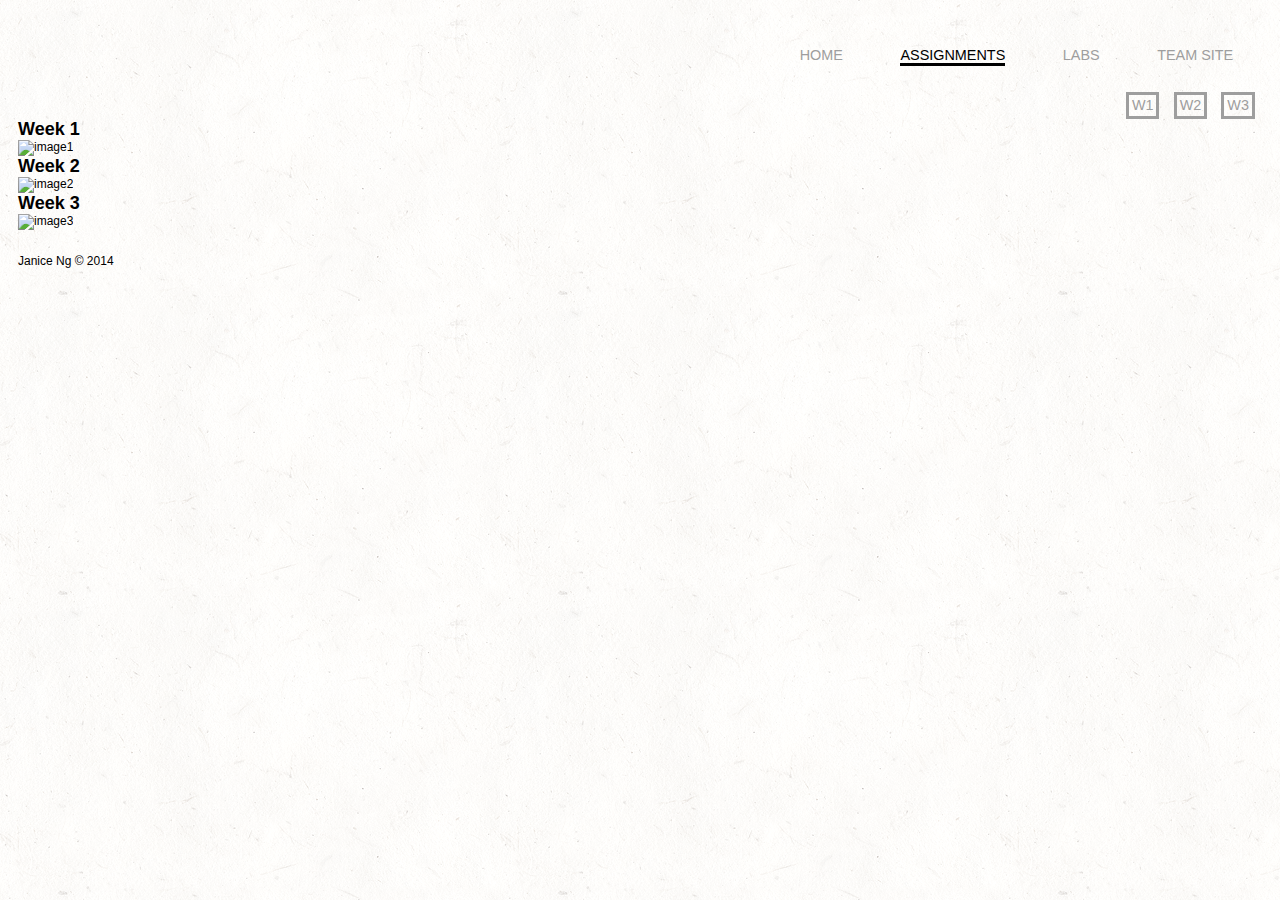
==== iat343/assignments.html @ 5e36bbf6 "Added folder" ====
<!DOCTYPE html>

<!-- 
	Janice Ng
	IAT 343: D101
	Individual Portfolio Website
	HTML file: Assignments Page

-->

<html>

<head>

	<meta charset="UTF-8">
	<meta name="viewport" content="width=device-width">

	<title>JN Animation Portfolio | Assignments </title>

	<!-- CSS -->

	<!-- Main stylesheet -->
	<link rel="stylesheet" href="./css/style.css" type="text/css">

	<!-- Media Query -->

	<!-- FONT --> 

</head>

<body id="assignments">

	<div class="container">

		<!-- Header Start -->
			<header>

				<!-- Navbar Start -->
				<nav>
					<ul>
						<li><a href="#">TEAM SITE</a></li>
						<li><a href="labs.html">LABS</a></li>
						<li><a class="onpage" href="assignments.html">ASSIGNMENTS</a></li>
						<li><a href="index.html">HOME</a></li>
						</ul>
				</nav>
				<!-- Navbar End -->

			</header>
			<!-- Header End -->

		<!-- Content Start -->
		<div class="content">

			<!-- Weekly Navbar Start -->
			<div class="weekly">
				<nav>
					<ul>
						<li><a href="#w3">W3</a></li>
						<li><a href="#w2">W2</a></li>
						<li><a href="#w1">W1</a></li>
					</ul>
				</nav>
			</div>
			<!-- Weekly Navbar End -->

			<!-- Sections Start -->

			<section id="w1">
				<h2>Week 1</h2>
				<img src="http://placehold.it/500x300" width="500" height="300" alt="image1"/> 
			</section>

			<section id="w2">
				<h2>Week 2</h2>
				<img src="http://placehold.it/500x300" width="500" height="300" alt="image2"/> 
			</section>

			<section id="w3">
				<h2>Week 3</h2>
				<img src="http://placehold.it/500x300" width="500" height="300" alt="image3"/> 
			</section>

			<!-- Sections End -->

		</div>
		<!-- Content End -->

		<!-- Footer Start -->
		<footer>
			<p>Janice Ng &copy; 2014</p>
		</footer>
		<!-- Footer End -->

	</div>

</body>

</html>
---- iat343/css/style.css ----
/*

	Janice Ng
	IAT 343: D101
	Individual Portfolio Website
	CSS file: Main Style

	1.Base 2.Grid 3.Layout 4.Links

*/

/* ================================================================ 
	BASE START 
================================================================  */

html, body {
	font-family: 'Arial Black', sans-serif;
	font-size: 12px;
	color: #000000;
	background-image: url('../img/lightpaperfibers.png');
}

html, body, ul, ol, li, form,
h1, h2, h3, h4, h5, h6, p {
	border: 0;
	margin: 0;
	padding: 0;
}

/* ========== FONTS ========== */

#home li {
	font-size: 1.5em;
	font-weight: 600;
}

#assignments li, #labs li {
	font-size: 1.2em;
}

/* ========== NAVBAR ========== */

#home ul {
	text-align: center;
}

#home ul li {
	display: inline-block;
	padding: 5em 3em;
}

#assignments nav, #labs nav {
	overflow: hidden;
}

#assignments li, #labs li {
	list-style: none;
	float: right;
	padding: 2em;

}

/*#assignments .weekly nav {
	border: 1px solid orange;
}
*/
#assignments .weekly ul li, #labs .weekly ul li {
	border: 3px solid #9E9E9E;
	margin: 0 .5em;
	padding: .2em;
}

/* ================================================================ 
	BASE END
================================================================  */



/* ================================================================ 
	GRID START
================================================================  */

/* ========== CONTAINER ========== */

.container {
	margin: 0em auto;
	padding: 1.5em;
	max-width: 1280px;
}

/* ================================================================ 
	GRID END
================================================================  */



/* ================================================================ 
	LAYOUT START
================================================================  */

/* ========== CONTENT ========== */

.content {
	width: 100%;
	text-align: center;
}

.logo img {
	max-width: 400px;
	width: 100%;
	height: auto;
	margin-top: 10em;
}

/* ========== SECTIONS ========== */

section {
	width: 100%;
	text-align: left;
}

/* ========== FOOTER ========== */

footer {
	width: 100%;
	padding-top: 2em;
}

/* ================================================================ 
	LAYOUT END
================================================================  */



/* ================================================================ 
	LINKS START 
================================================================  */

/* ========== LINKS ========== */

a {
	color: #9E9E9E;
	text-decoration: none;

	/* ========== FADE TRANSITION ========== */
	-webkit-transition:color .3s ease-out, background .5s ease-in;
	-moz-transition:color 	.3s ease-out, background .5s ease-in;
	-o-transition:color 	.3s ease-out, background .5s ease-in;
  	-ms-transition:color 	.3s ease-out, background .5s ease-in;
  		transition:color 	.3s ease-out, background .5s ease-in;
}

	a:hover {
		color: #000000;
		border-bottom: 3px solid black;
	}

	.onpage {
		color: #000000;
		border-bottom: 3px solid black;
	}

/* ================================================================ 
	LINKS END 
================================================================  */
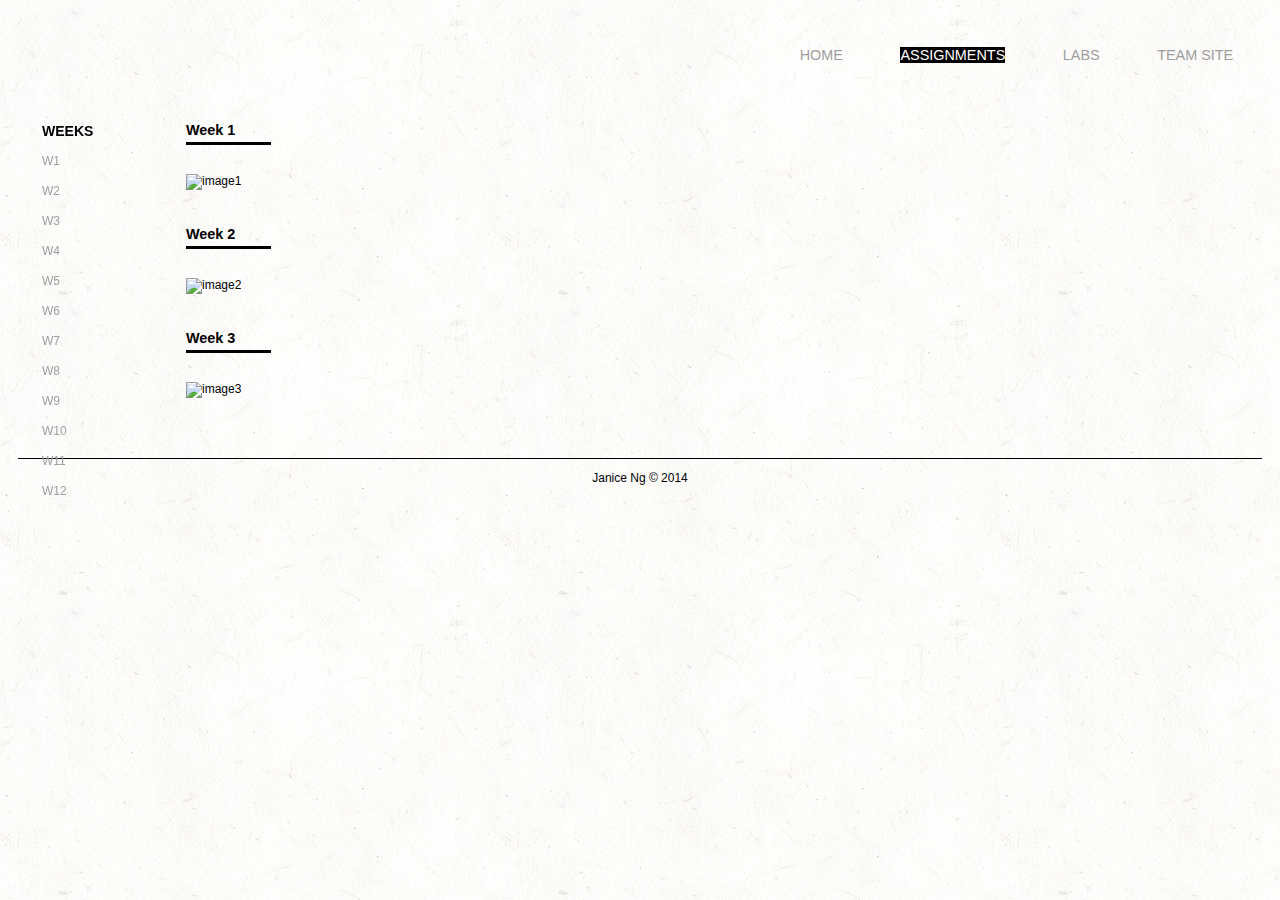
==== commit d182489c: "Edited layout" ====
--- a/iat343/assignments.html
+++ b/iat343/assignments.html
@@ -38,7 +38,7 @@
 				<!-- Navbar Start -->
 				<nav>
 					<ul>
-						<li><a href="#">TEAM SITE</a></li>
+						<li><a href="http://www.sfu.ca/~janicen/iat343teamfm5.0/">TEAM SITE</a></li>
 						<li><a href="labs.html">LABS</a></li>
 						<li><a class="onpage" href="assignments.html">ASSIGNMENTS</a></li>
 						<li><a href="index.html">HOME</a></li>
@@ -54,33 +54,31 @@
 
 			<!-- Weekly Navbar Start -->
 			<div class="weekly">
-				<nav>
-					<ul>
-						<li><a href="#w3">W3</a></li>
-						<li><a href="#w2">W2</a></li>
-						<li><a href="#w1">W1</a></li>
-					</ul>
-				</nav>
+				<h3>WEEKS</h3>
+				<p><a href="#w1"> W1 </a><a href="#w2"> W2 </a><a href="#w3"> W3 </a><a href="#w4"> W4 </a><a href="#w5"> W5 </a><a href="#w6"> W6 </a><a href="#w7"> W7 </a><a href="#w8"> W8 </a><a href="#w9"> W9 </a><a href="#w10"> W10 </a><a href="#w11"> W11 </a><a href="#w12"> W12 </a></p>
 			</div>
 			<!-- Weekly Navbar End -->
 
 			<!-- Sections Start -->
 
+			<div class="sectionwrapper">
+
 			<section id="w1">
 				<h2>Week 1</h2>
-				<img src="http://placehold.it/500x300" width="500" height="300" alt="image1"/> 
+				<img src="http://placehold.it/900x400" width="900" height="400" alt="image1"/> 
 			</section>
 
 			<section id="w2">
 				<h2>Week 2</h2>
-				<img src="http://placehold.it/500x300" width="500" height="300" alt="image2"/> 
+				<img src="http://placehold.it/900x400" width="900" height="400" alt="image2"/> 
 			</section>
 
 			<section id="w3">
 				<h2>Week 3</h2>
-				<img src="http://placehold.it/500x300" width="500" height="300" alt="image3"/> 
+				<img src="http://placehold.it/900x400" width="900" height="400" alt="image3"/> 
 			</section>
 
+			</div>
 			<!-- Sections End -->
 
 		</div>
--- a/iat343/css/style.css
+++ b/iat343/css/style.css
@@ -27,18 +27,33 @@
 	padding: 0;
 }
 
+img {
+	width: 100%;
+	max-width: 900px;
+	height: auto;
+	padding-bottom: 3em;
+}
+
 /* ========== FONTS ========== */
+
+h2 {
+	width: 8%;
+	margin-bottom: 2em;
+	padding-bottom: .3em;
+	font-size: 1.2em;
+	border-bottom: 3px solid black;
+}
+
+/* ========== NAVBAR ========== */
 
 #home li {
 	font-size: 1.5em;
 	font-weight: 600;
 }
 
-#assignments li, #labs li {
-	font-size: 1.2em;
-}
-
-/* ========== NAVBAR ========== */
+	#assignments li, #labs li {
+		font-size: 1.2em;
+	}
 
 #home ul {
 	text-align: center;
@@ -49,26 +64,19 @@
 	padding: 5em 3em;
 }
 
-#assignments nav, #labs nav {
-	overflow: hidden;
-}
+	#assignments li, #labs li {
+		list-style: none;
+		float: right;
+		padding: 2em;
 
-#assignments li, #labs li {
-	list-style: none;
-	float: right;
-	padding: 2em;
+	}
 
-}
-
-/*#assignments .weekly nav {
-	border: 1px solid orange;
-}
-*/
-#assignments .weekly ul li, #labs .weekly ul li {
-	border: 3px solid #9E9E9E;
-	margin: 0 .5em;
-	padding: .2em;
-}
+	.weekly {
+		width: 3%;
+		text-align: left;
+		line-height: 2.5em;
+		position: fixed;
+	}
 
 /* ================================================================ 
 	BASE END
@@ -102,7 +110,9 @@
 
 .content {
 	width: 100%;
+	float: left;
 	text-align: center;
+	padding: 2em;
 }
 
 .logo img {
@@ -114,16 +124,21 @@
 
 /* ========== SECTIONS ========== */
 
-section {
-	width: 100%;
+.sectionwrapper {
+	width: 85%;
+	float: left;
 	text-align: left;
+	margin: .5em 0 0 12em;
 }
 
 /* ========== FOOTER ========== */
 
 footer {
 	width: 100%;
-	padding-top: 2em;
+	float: left;
+	text-align: center;
+	padding: 1em 0;
+	border-top: 1px solid black;
 }
 
 /* ================================================================ 
@@ -151,13 +166,15 @@
 }
 
 	a:hover {
-		color: #000000;
-		border-bottom: 3px solid black;
+		color: #FFFFFF;
+		/*border-bottom: 3px solid black;*/
+		background-color: #000000;
 	}
 
 	.onpage {
-		color: #000000;
-		border-bottom: 3px solid black;
+		color: #FFFFFF;
+		/*border-bottom: 3px solid black;*/
+		background-color: #000000;
 	}
 
 /* ================================================================ 
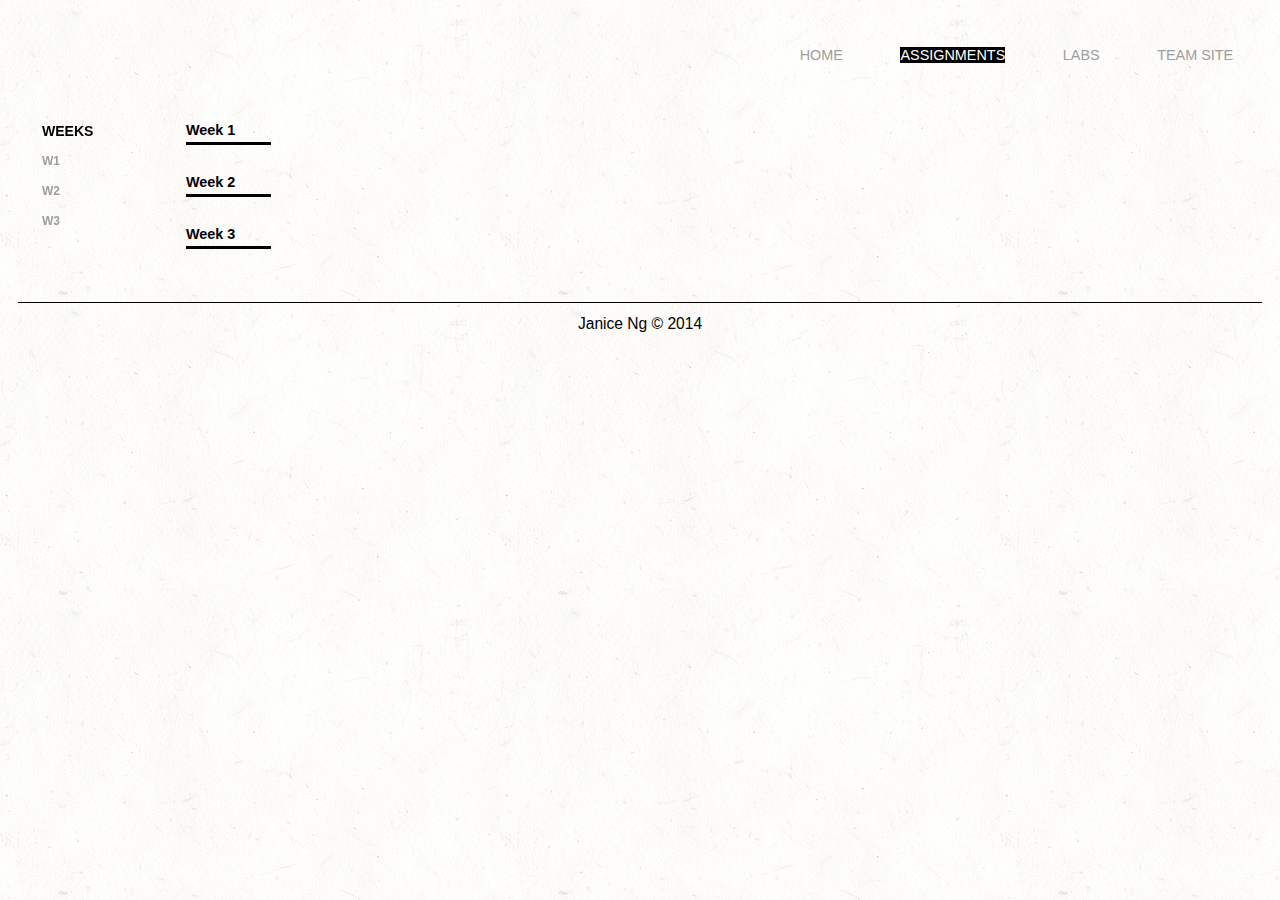
==== commit bfff5ae2: "Added exercise images" ====
--- a/iat343/assignments.html
+++ b/iat343/assignments.html
@@ -55,7 +55,7 @@
 			<!-- Weekly Navbar Start -->
 			<div class="weekly">
 				<h3>WEEKS</h3>
-				<p><a href="#w1"> W1 </a><a href="#w2"> W2 </a><a href="#w3"> W3 </a><a href="#w4"> W4 </a><a href="#w5"> W5 </a><a href="#w6"> W6 </a><a href="#w7"> W7 </a><a href="#w8"> W8 </a><a href="#w9"> W9 </a><a href="#w10"> W10 </a><a href="#w11"> W11 </a><a href="#w12"> W12 </a></p>
+				<h4><a href="#w1"> W1 </a><a href="#w2"> W2 </a><a href="#w3"> W3 </a><!-- <a href="#w4"> W4 </a><a href="#w5"> W5 </a><a href="#w6"> W6 </a><a href="#w7"> W7 </a><a href="#w8"> W8 </a><a href="#w9"> W9 </a><a href="#w10"> W10 </a><a href="#w11"> W11 </a><a href="#w12"> W12 </a> --></h4>
 			</div>
 			<!-- Weekly Navbar End -->
 
@@ -65,17 +65,17 @@
 
 			<section id="w1">
 				<h2>Week 1</h2>
-				<img src="http://placehold.it/900x400" width="900" height="400" alt="image1"/> 
+				<!-- <img src="http://placehold.it/900x400" width="900" height="400" alt="image1"/>  -->
 			</section>
 
 			<section id="w2">
 				<h2>Week 2</h2>
-				<img src="http://placehold.it/900x400" width="900" height="400" alt="image2"/> 
+				<!-- <img src="http://placehold.it/900x400" width="900" height="400" alt="image2"/>  -->
 			</section>
 
 			<section id="w3">
 				<h2>Week 3</h2>
-				<img src="http://placehold.it/900x400" width="900" height="400" alt="image3"/> 
+				<!-- <img src="http://placehold.it/900x400" width="900" height="400" alt="image3"/>  -->
 			</section>
 
 			</div>
--- a/iat343/css/style.css
+++ b/iat343/css/style.css
@@ -31,7 +31,7 @@
 	width: 100%;
 	max-width: 900px;
 	height: auto;
-	padding-bottom: 3em;
+	padding-bottom: 2em;
 }
 
 /* ========== FONTS ========== */
@@ -42,6 +42,12 @@
 	padding-bottom: .3em;
 	font-size: 1.2em;
 	border-bottom: 3px solid black;
+}
+
+p {
+	font-family: Arial, sans-serif;
+	margin-bottom: 2em;
+	font-size: 1.3em;
 }
 
 /* ========== NAVBAR ========== */
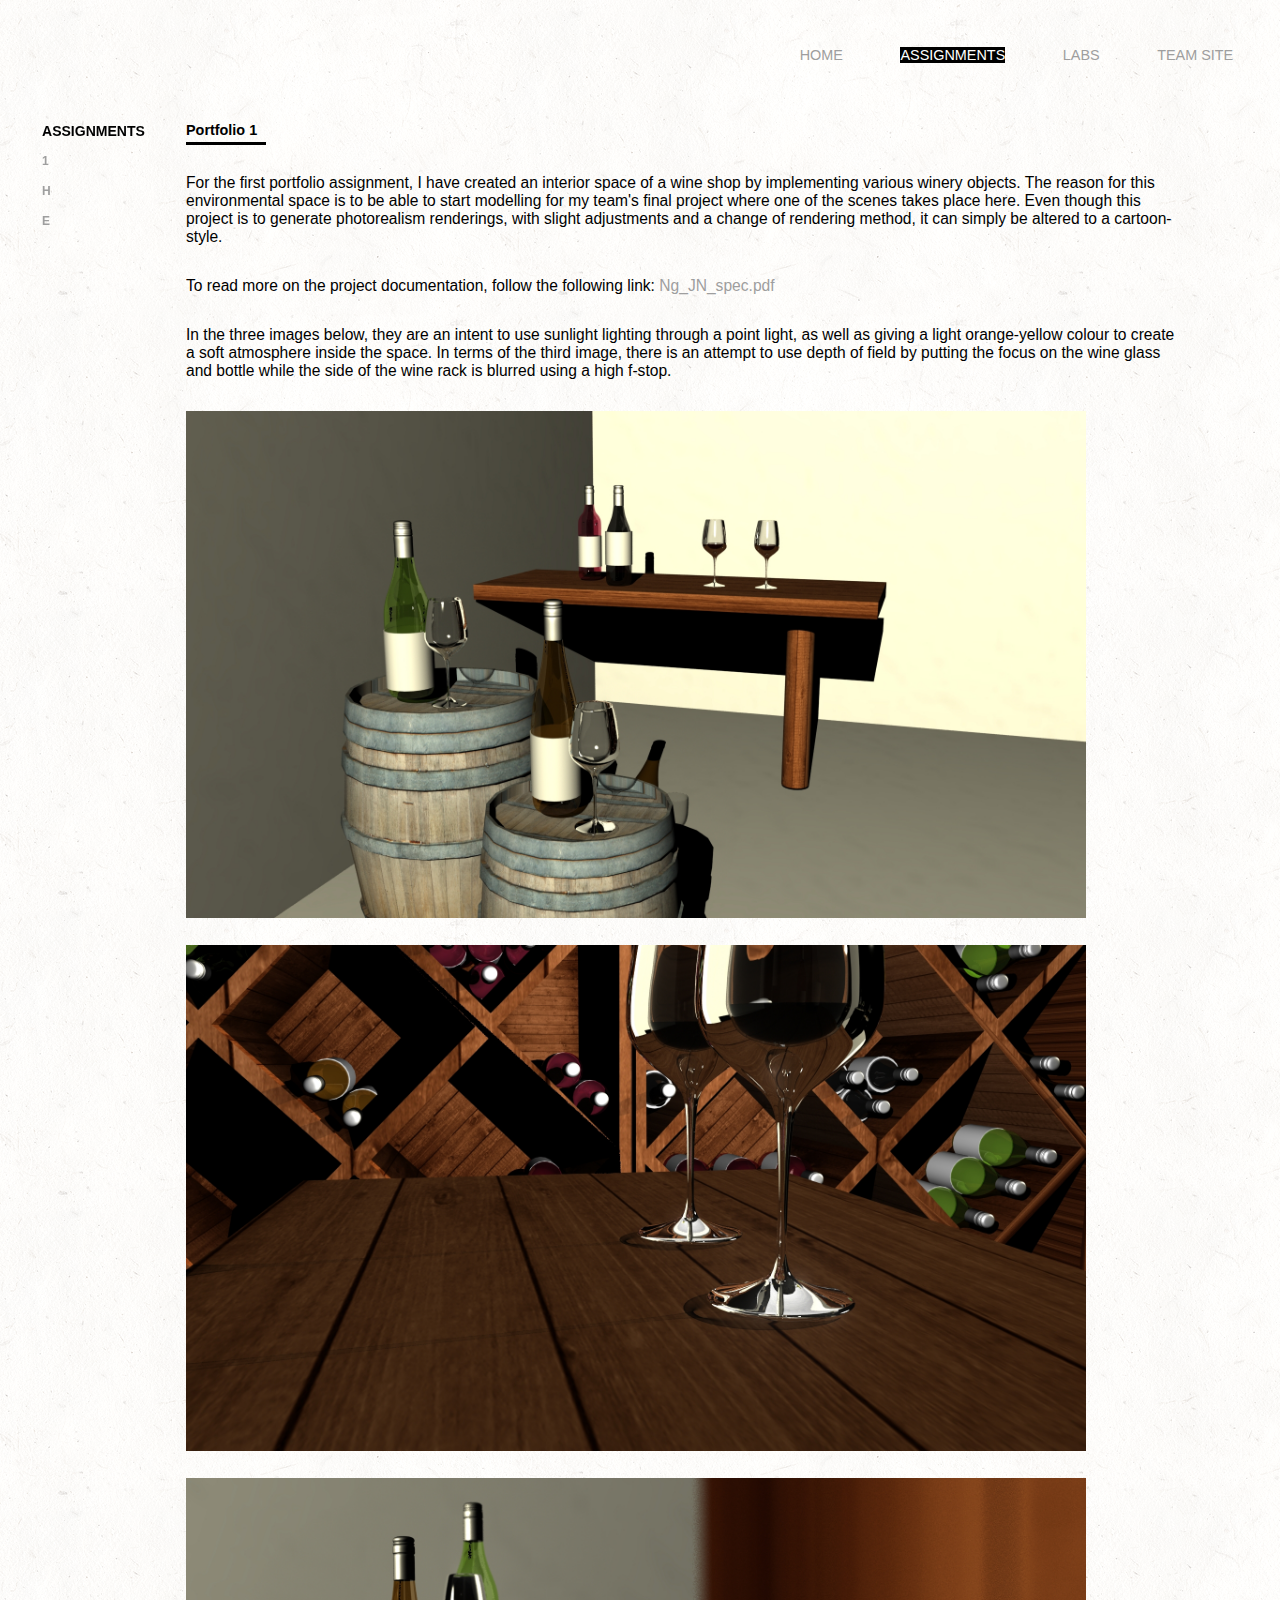
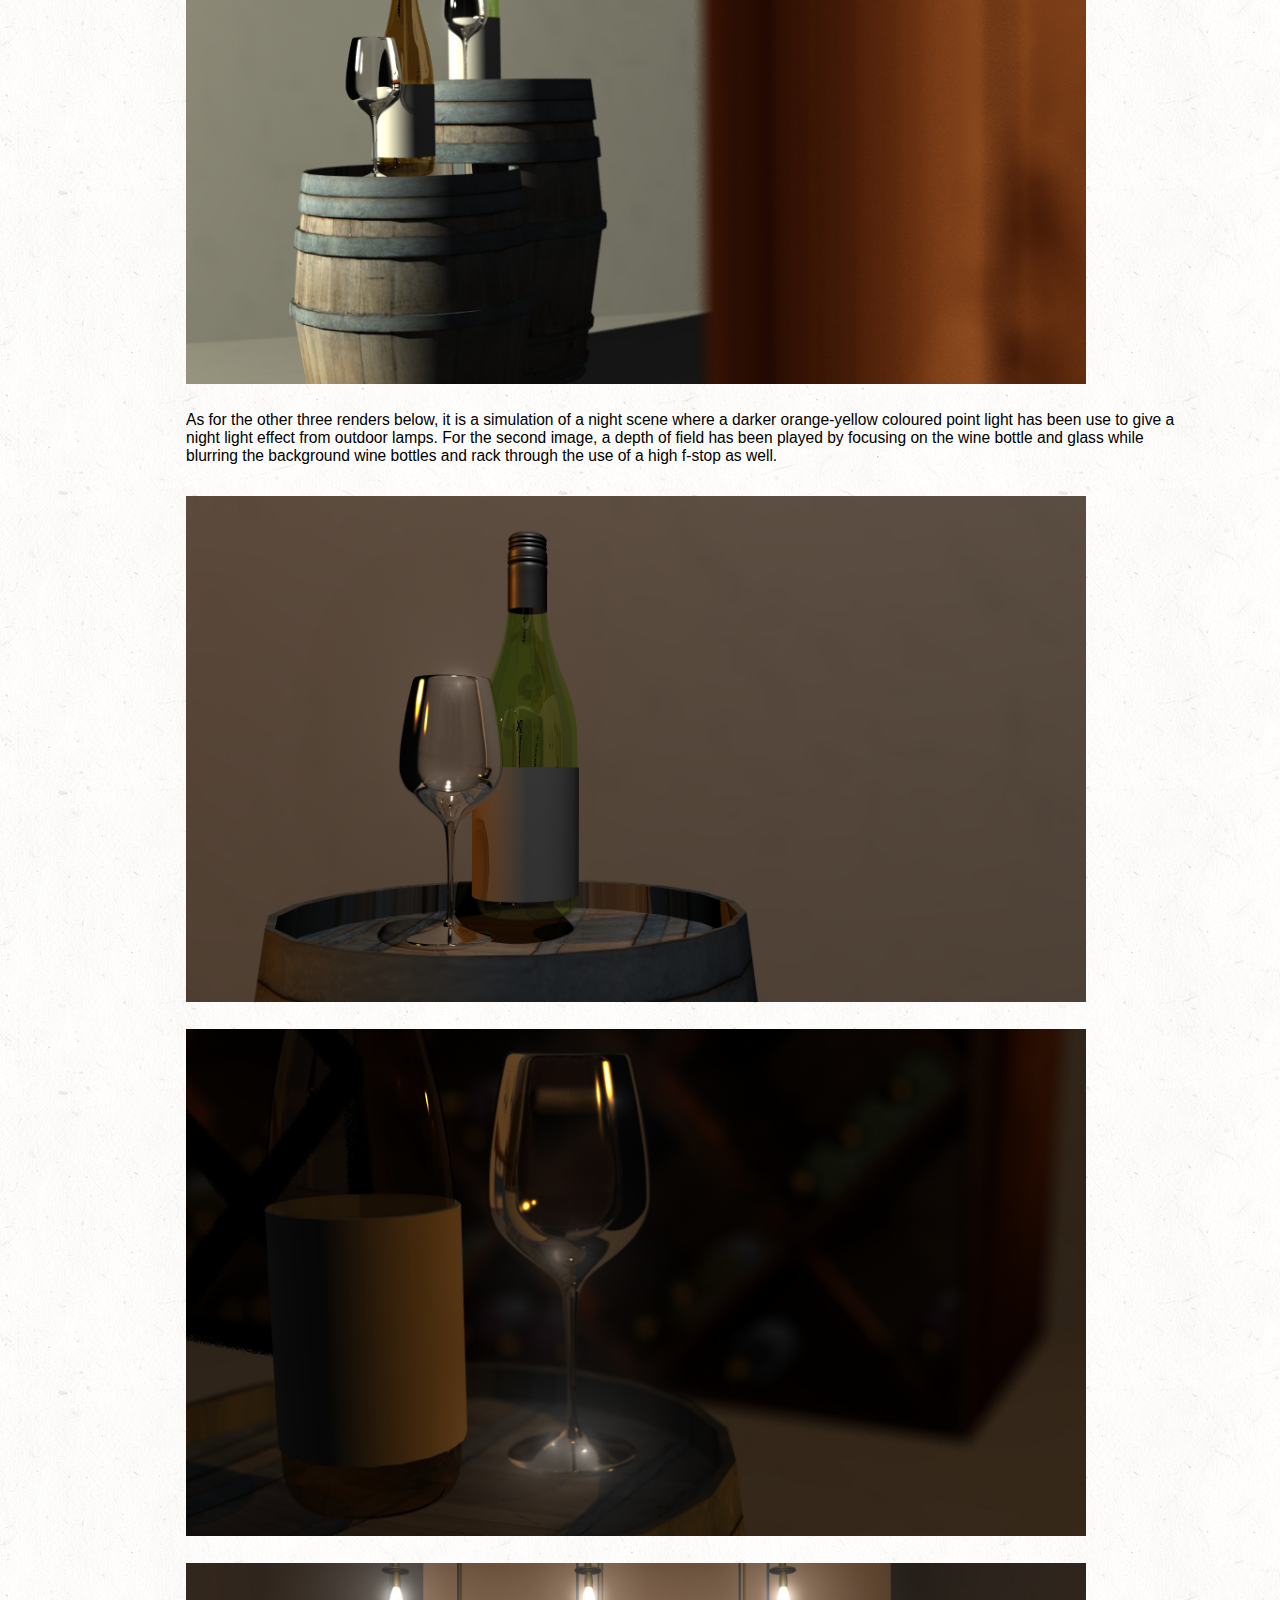
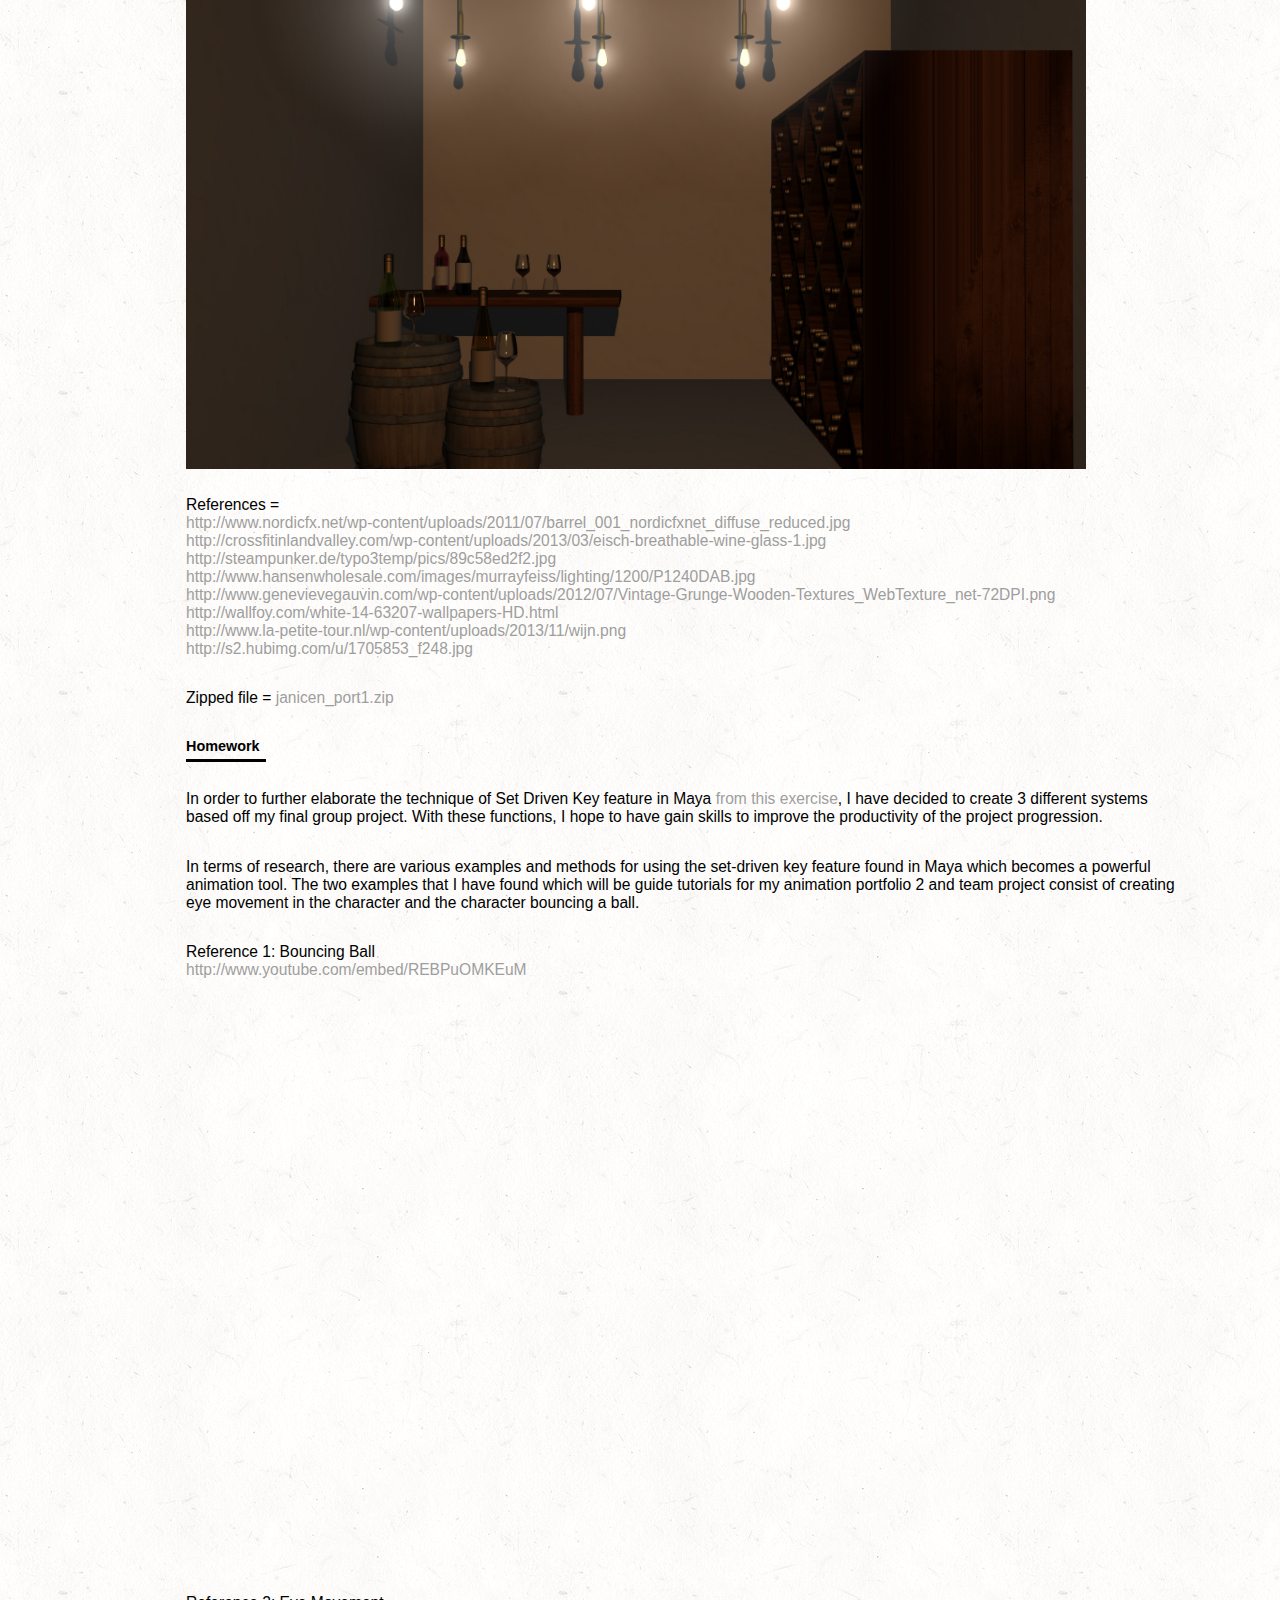
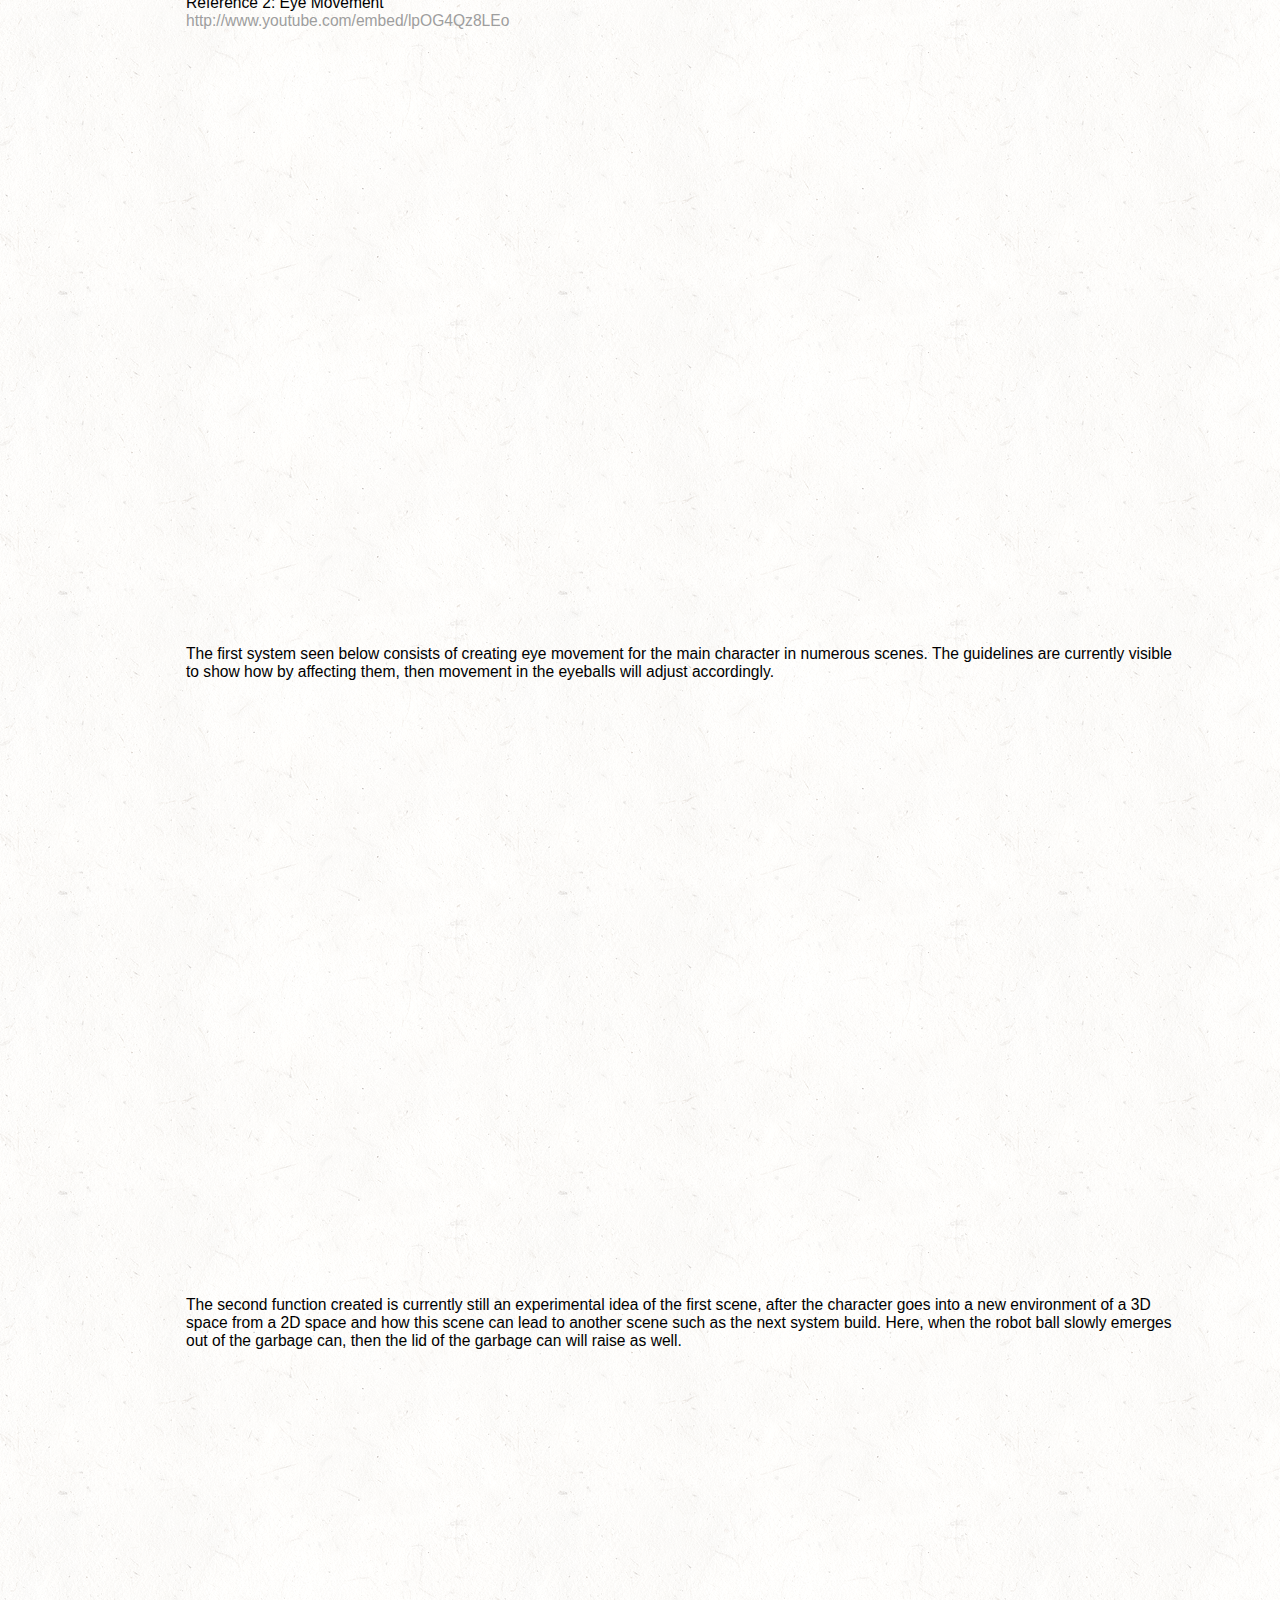
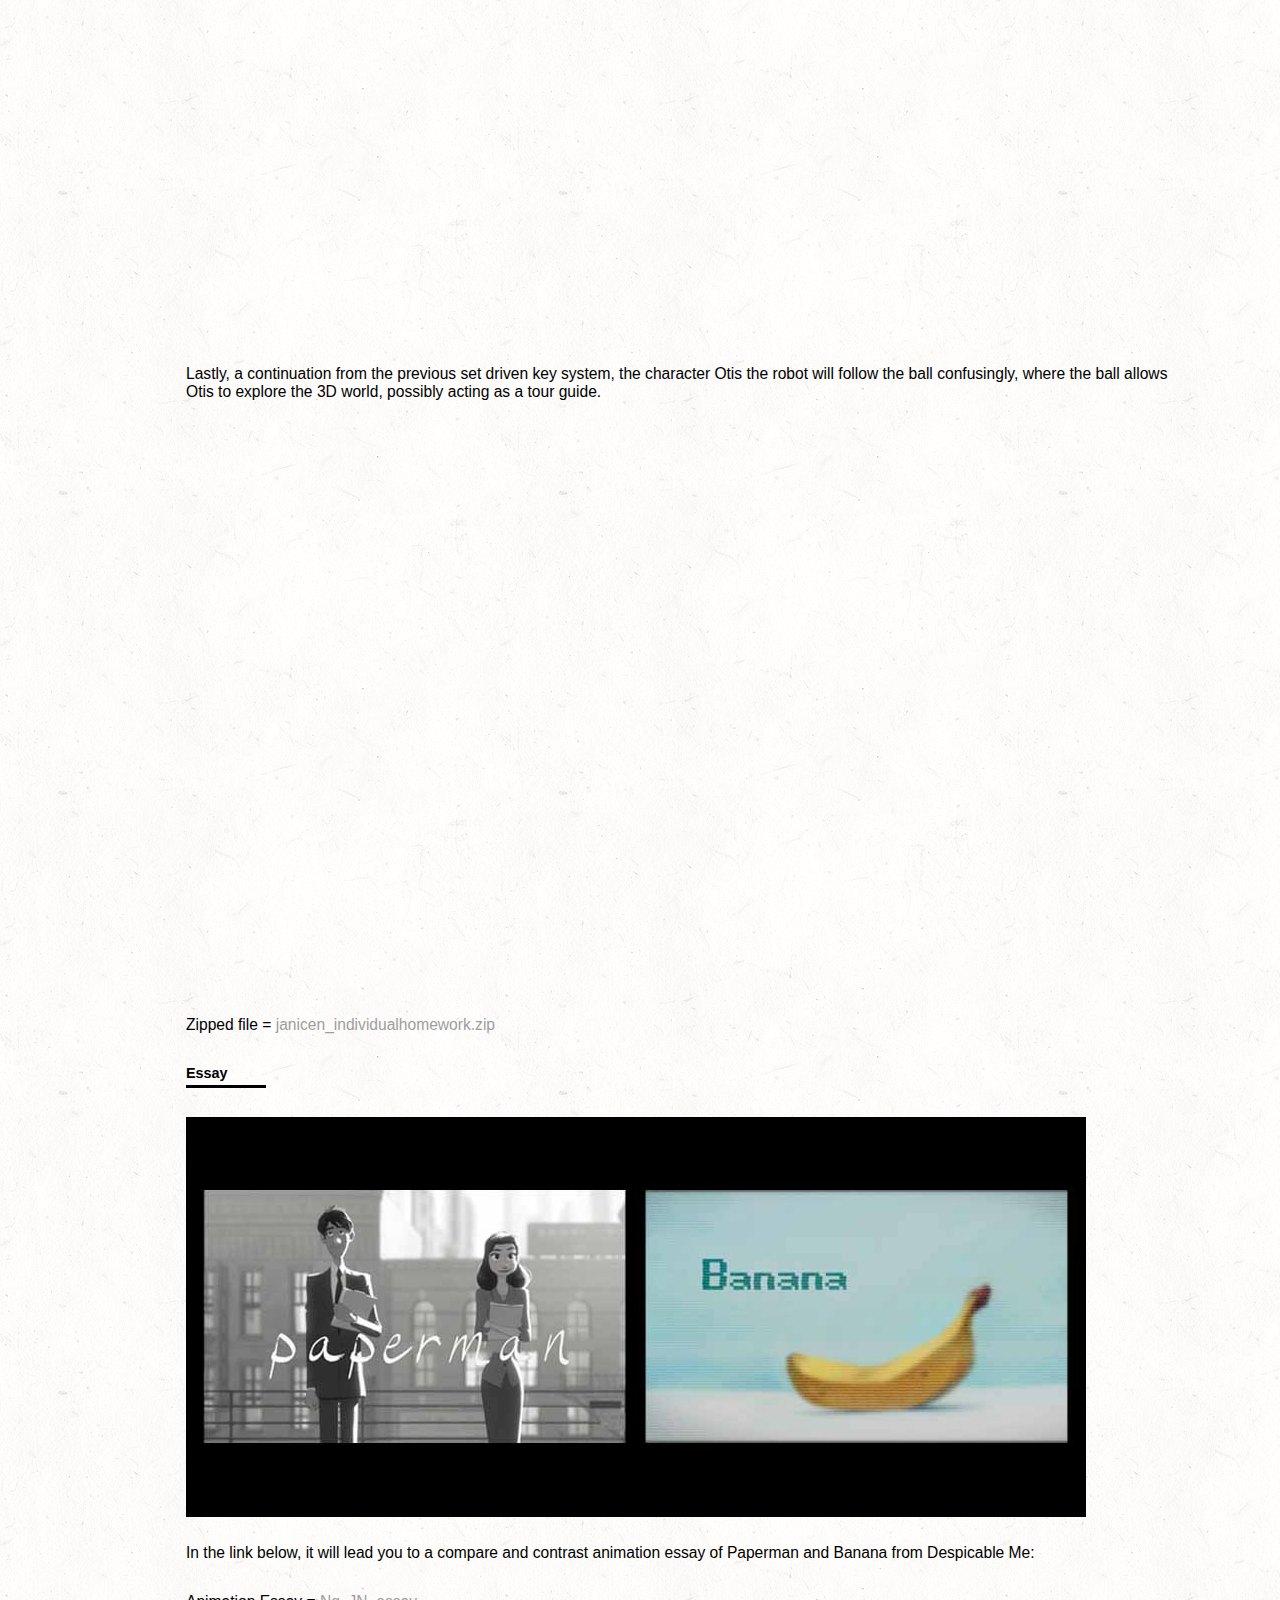
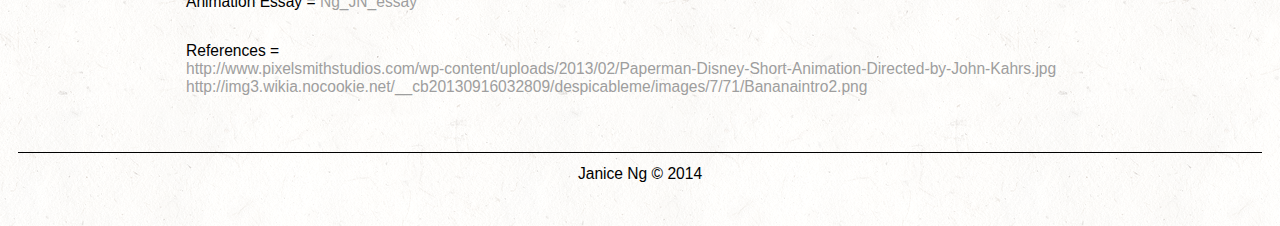
==== commit 3aeb070d: "Added lab 12 and essay content" ====
--- a/iat343/assignments.html
+++ b/iat343/assignments.html
@@ -54,8 +54,8 @@
 
 			<!-- Weekly Navbar Start -->
 			<div class="weekly">
-				<h3>WEEKS</h3>
-				<h4><a href="#w1"> W1 </a><a href="#w2"> W2 </a><a href="#w3"> W3 </a><!-- <a href="#w4"> W4 </a><a href="#w5"> W5 </a><a href="#w6"> W6 </a><a href="#w7"> W7 </a><a href="#w8"> W8 </a><a href="#w9"> W9 </a><a href="#w10"> W10 </a><a href="#w11"> W11 </a><a href="#w12"> W12 </a> --></h4>
+				<h3>ASSIGNMENTS</h3>
+				<h4><a href="#w1"> 1 </a><br><a href="#w2"> H </a><br><a href="#w3"> E </a></h4>
 			</div>
 			<!-- Weekly Navbar End -->
 
@@ -63,20 +63,118 @@
 
 			<div class="sectionwrapper">
 
+			<!-- Assignment 1: Start -->
 			<section id="w1">
-				<h2>Week 1</h2>
-				<!-- <img src="http://placehold.it/900x400" width="900" height="400" alt="image1"/>  -->
+				<h2>Portfolio 1</h2>
+
+				<p>For the first portfolio assignment, I have created an interior space of a wine shop by implementing various winery objects.  The reason for this environmental space is to be able to start modelling for my team's final project where one of the scenes takes place here.  Even though this project is to generate photorealism renderings, with slight adjustments and a change of rendering method, it can simply be altered to a cartoon-style. 
+				</p>
+
+				<p>To read more on the project documentation, follow the following link: <a href="./doc/Ng_JN_spec.pdf">Ng_JN_spec.pdf</a></p>
+
+				<p>In the three images below, they are an intent to use sunlight lighting through a point light, as well as giving a light orange-yellow colour to create a soft atmosphere inside the space.  In terms of the third image, there is an attempt to use depth of field by putting the focus on the wine glass and bottle while the side of the wine rack is blurred using a high f-stop.     
+				</p>
+
+				<img src="./img/Ng_JN_Port01_img01.jpg" width="900" height="400" alt="image1"/>
+				<img src="./img/Ng_JN_Port01_img02.jpg" width="900" height="400" alt="image2"/>
+				<img src="./img/Ng_JN_Port01_img03.jpg" width="900" height="400" alt="image3"/>
+
+				<p>As for the other three renders below, it is a simulation of a night scene where a darker orange-yellow coloured point light has been use to give a night light effect from outdoor lamps.  For the second image, a depth of field has been played by focusing on the wine bottle and glass while blurring the background wine bottles and rack through the use of a high f-stop as well.  
+				</p>
+
+				<img src="./img/Ng_JN_Port01_img04.jpg" width="900" height="400" alt="image4"/>
+				<img src="./img/Ng_JN_Port01_img05.jpg" width="900" height="400" alt="image5"/>
+				<img src="./img/Ng_JN_Port01_img06.jpg" width="900" height="400" alt="image6"/>
 			</section>
+			<!-- Assignment 1: End -->
 
+			<p>References = 
+				<br><a href="http://www.nordicfx.net/wp-content/uploads/2011/07/barrel_001_nordicfxnet_diffuse_reduced.jpg">http://www.nordicfx.net/wp-content/uploads/2011/07/barrel_001_nordicfxnet_diffuse_reduced.jpg</a>
+				<br><a href="http://crossfitinlandvalley.com/wp-content/uploads/2013/03/eisch-breathable-wine-glass-1.jpg">http://crossfitinlandvalley.com/wp-content/uploads/2013/03/eisch-breathable-wine-glass-1.jpg</a>
+				<br><a href="http://steampunker.de/typo3temp/pics/89c58ed2f2.jpg">http://steampunker.de/typo3temp/pics/89c58ed2f2.jpg</a>
+				<br><a href="http://www.hansenwholesale.com/images/murrayfeiss/lighting/1200/P1240DAB.jpg">http://www.hansenwholesale.com/images/murrayfeiss/lighting/1200/P1240DAB.jpg</a>
+				<br><a href="http://www.genevievegauvin.com/wp-content/uploads/2012/07/Vintage-Grunge-Wooden-Textures_WebTexture_net-72DPI.png">http://www.genevievegauvin.com/wp-content/uploads/2012/07/Vintage-Grunge-Wooden-Textures_WebTexture_net-72DPI.png</a>
+				<br><a href="http://wallfoy.com/white-14-63207-wallpapers-HD.html">http://wallfoy.com/white-14-63207-wallpapers-HD.html</a>
+				<br><a href="http://www.la-petite-tour.nl/wp-content/uploads/2013/11/wijn.png">http://www.la-petite-tour.nl/wp-content/uploads/2013/11/wijn.png</a>
+				<br><a href="http://s2.hubimg.com/u/1705853_f248.jpg">http://s2.hubimg.com/u/1705853_f248.jpg</a>
+			</p>
+
+			<p>Zipped file = <a href="./doc/Ng_Port1.zip">janicen_port1.zip</a></p>
+
+			<!-- Assignment 2: Start -->
 			<section id="w2">
-				<h2>Week 2</h2>
-				<!-- <img src="http://placehold.it/900x400" width="900" height="400" alt="image2"/>  -->
+				<h2>Homework</h2>
+
+				<p>In order to further elaborate the technique of Set Driven Key feature in Maya <a href="http://www.sfu.ca/~janicen/iat343/labs.html#w9">from this exercise</a>, I have decided to create 3 different systems based off my final group project.  With these functions, I hope to have gain skills to improve the productivity of the project progression.</p>
+
+				<p>In terms of research, there are various examples and methods for using the set-driven key feature found in Maya which becomes a powerful animation tool. The two examples that I have found which will be guide tutorials for my animation portfolio 2 and team project consist of creating eye movement in the character and the character bouncing a ball.</p>
+
+				<p>Reference 1: Bouncing Ball
+					<br><a href="http://www.youtube.com/embed/lpOG4Qz8LEo">http://www.youtube.com/embed/REBPuOMKEuM</a>
+				</p>
+
+				<!-- Video Player Start -->
+				<div class="video">
+					<iframe src="http://www.youtube.com/embed/REBPuOMKEuM" width="1000" height="500"></iframe>
+				</div>
+				<!-- Video Player End -->
+
+				<p>Reference 2: Eye Movement
+					<br><a href="http://www.youtube.com/embed/lpOG4Qz8LEo">http://www.youtube.com/embed/lpOG4Qz8LEo</a>
+				</p>
+
+				<!-- Video Player Start -->
+				<div class="video">
+					<iframe src="http://www.youtube.com/embed/lpOG4Qz8LEo" width="1000" height="500"></iframe>
+				</div>
+				<!-- Video Player End -->
+
+				<p>The first system seen below consists of creating eye movement for the main character in numerous scenes.  The guidelines are currently visible to show how by affecting them, then movement in the eyeballs will adjust accordingly.</p>
+
+				<!-- Video Player Start -->
+				<div class="video">
+					<iframe src="http://www.youtube.com/embed/sehiORddRLw" width="1000" height="500"></iframe>
+				</div>
+				<!-- Video Player End -->
+
+				<p>The second function created is currently still an experimental idea of the first scene, after the character goes into a new environment of a 3D space from a 2D space and how this scene can lead to another scene such as the next system build.  Here, when the robot ball slowly emerges out of the garbage can, then the lid of the garbage can will raise as well.</p>
+
+				<!-- Video Player Start -->
+				<div class="video">
+					<iframe src="http://www.youtube.com/embed/S8rut29d18o" width="1000" height="500"></iframe>
+				</div>
+				<!-- Video Player End -->
+
+				<p>Lastly, a continuation from the previous set driven key system, the character Otis the robot will follow the ball confusingly, where the ball allows Otis to explore the 3D world, possibly acting as a tour guide.</p>
+
+				<!-- Video Player Start -->
+				<div class="video">
+					<iframe src="http://www.youtube.com/embed/FHdyItjDf4I" width="1000" height="500"></iframe>
+				</div>
+				<!-- Video Player End -->
+
+				<p>Zipped file = <a href="./doc/Ng_individualhomework.zip">janicen_individualhomework.zip</a></p>
+
 			</section>
+			<!-- Assignment 2: End -->
 
+			<!-- Assignment 3: Start -->
 			<section id="w3">
-				<h2>Week 3</h2>
-				<!-- <img src="http://placehold.it/900x400" width="900" height="400" alt="image3"/>  -->
+
+				<h2>Essay</h2>
+
+				<img src="./img/comparison.jpg" width="900" height="400" alt="image1"/>
+
+				<p>In the link below, it will lead you to a compare and contrast animation essay of Paperman and Banana from Despicable Me:</p>
+
+				<p>Animation Essay = <a href="./doc/Ng_JN_essay.pdf">Ng_JN_essay</a></p>
+
+				<p>References = 
+				<br><a href="http://www.pixelsmithstudios.com/wp-content/uploads/2013/02/Paperman-Disney-Short-Animation-Directed-by-John-Kahrs.jpg">http://www.pixelsmithstudios.com/wp-content/uploads/2013/02/Paperman-Disney-Short-Animation-Directed-by-John-Kahrs.jpg</a>
+				<br><a href="http://img3.wikia.nocookie.net/__cb20130916032809/despicableme/images/7/71/Bananaintro2.png">http://img3.wikia.nocookie.net/__cb20130916032809/despicableme/images/7/71/Bananaintro2.png</a>
+
 			</section>
+			<!-- Assignment 3: End -->
 
 			</div>
 			<!-- Sections End -->
--- a/iat343/css/style.css
+++ b/iat343/css/style.css
@@ -131,7 +131,7 @@
 /* ========== SECTIONS ========== */
 
 .sectionwrapper {
-	width: 85%;
+	width: 80%;
 	float: left;
 	text-align: left;
 	margin: .5em 0 0 12em;
@@ -185,4 +185,28 @@
 
 /* ================================================================ 
 	LINKS END 
-================================================================  */+================================================================  */
+
+/* =========================================================
+ * Video Responsive CSS Styles
+ * Based on code found here: http://amobil.se/2011/11/responsive-embeds/
+ * ========================================================= */
+
+.video {
+	position: relative;
+	margin-bottom: 2em;
+    padding-bottom: 56.25%;
+    height: 0;
+    overflow: hidden;
+}
+
+	.video iframe,
+	.video object,
+	.video embed {
+	    position: absolute;
+	    top: 0;
+	    left: 0;
+	    width: 100%;
+	    height: 100%;
+	    border: none;
+	}